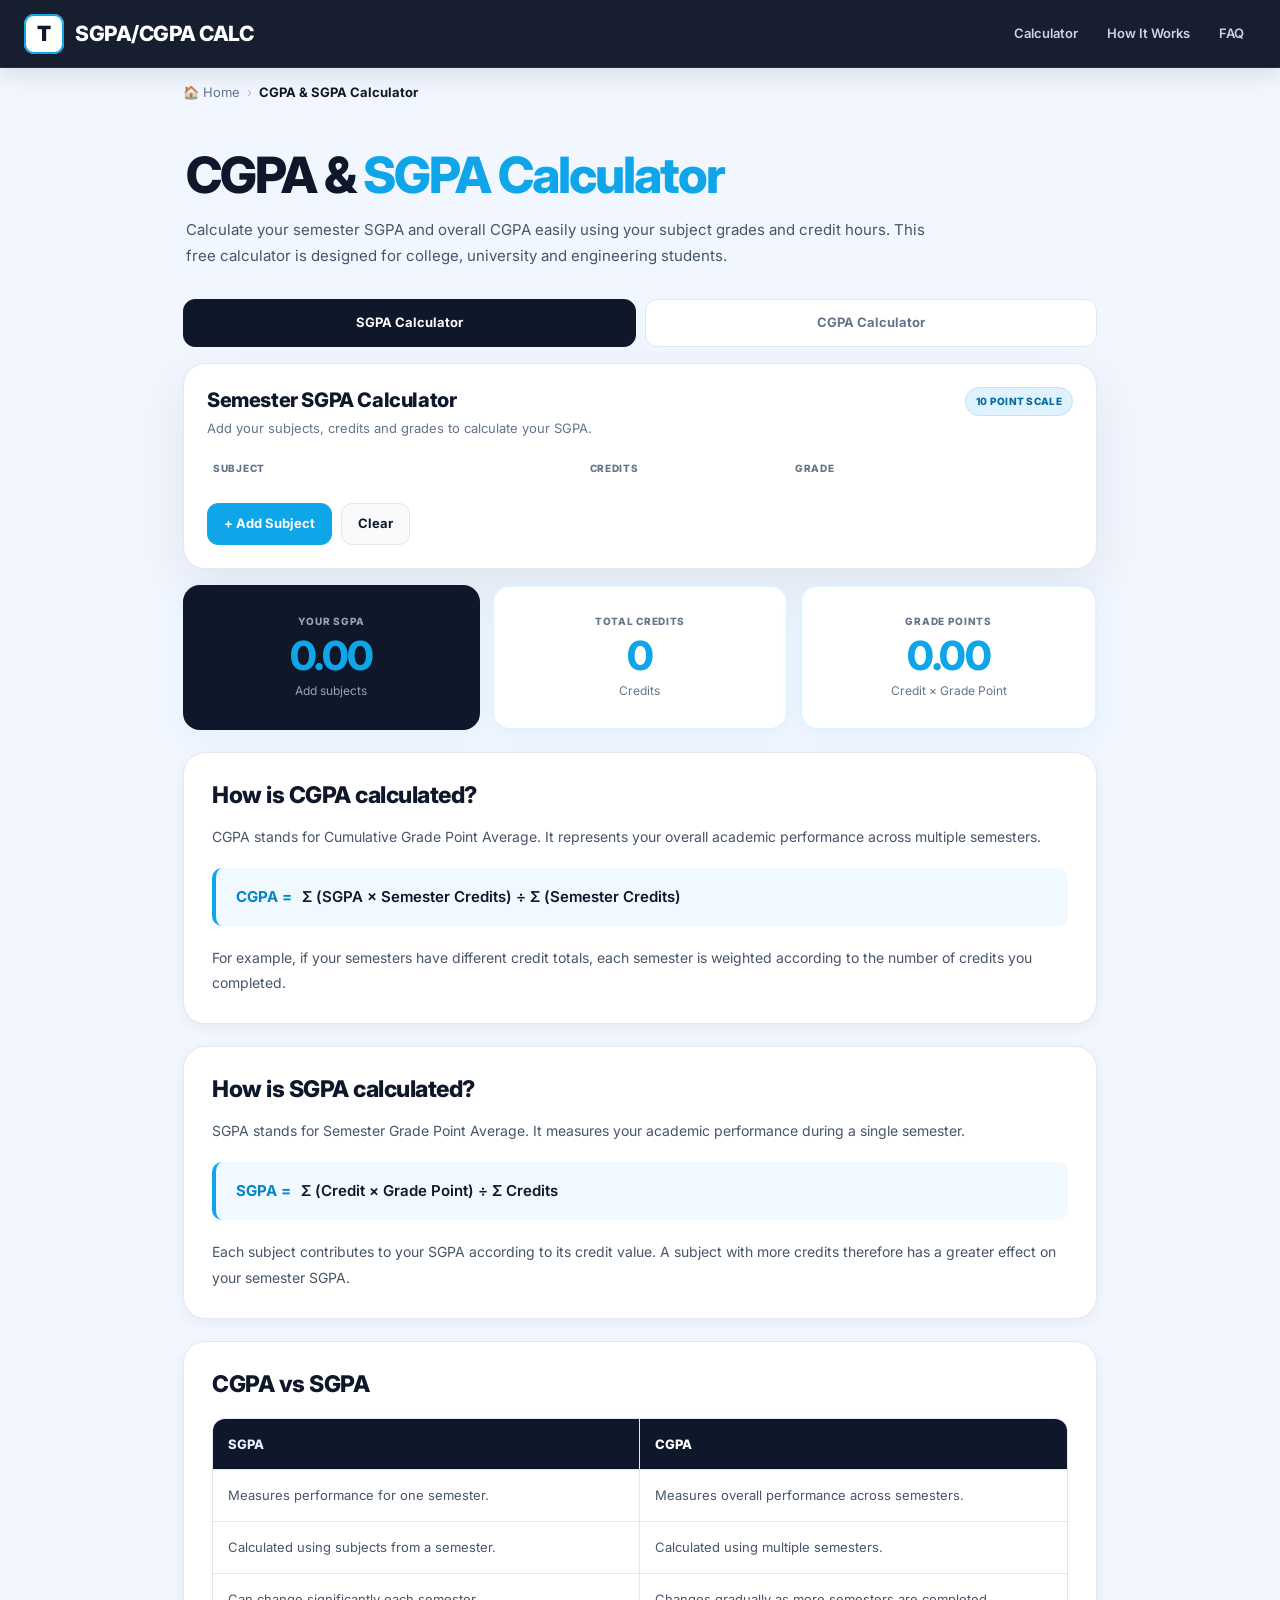
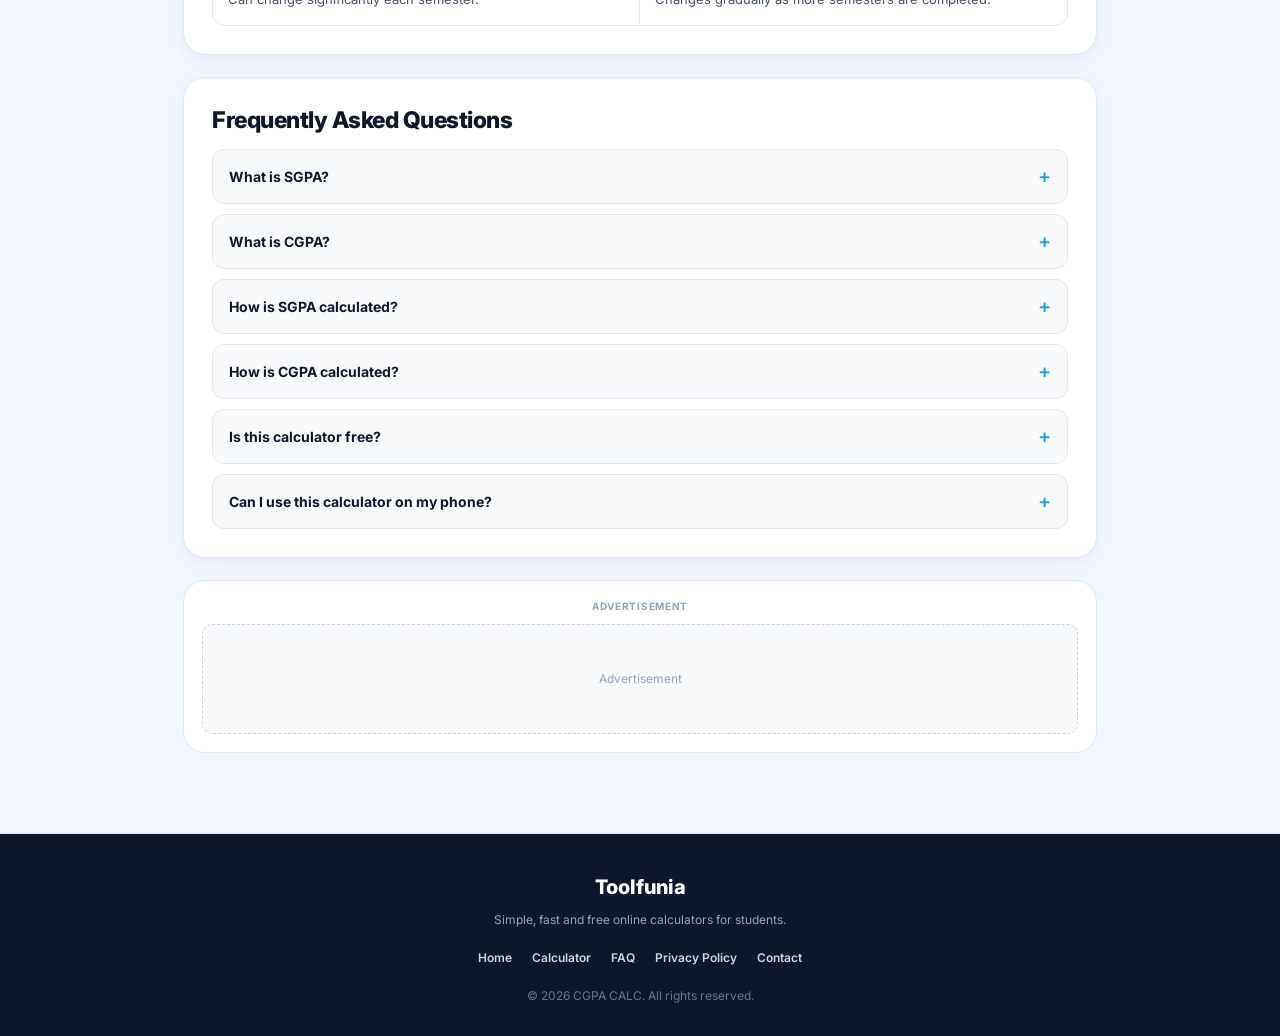
==== index.html @ 0f55add8 "Rename index (2).html to index.html" ====
<!DOCTYPE html>
<html lang="en">

<head>

    <!-- =========================
         BASIC SEO
    ========================== -->

    <meta charset="UTF-8">

    <meta
        name="viewport"
        content="width=device-width, initial-scale=1.0"
    >

    <title>
        CGPA & SGPA Calculator – Calculate Your CGPA and SGPA
    </title>

    <meta
        name="description"
        content="Free CGPA and SGPA calculator for college and engineering students. Calculate your semester SGPA and overall CGPA using subject credits and grades."
    >

    <meta
        name="keywords"
        content="CGPA calculator, SGPA calculator, CGPA calculator India, SGPA calculator India, BTech CGPA calculator, college CGPA calculator"
    >

    <meta
        name="robots"
        content="index, follow"
    >

    <meta
        name="author"
        content="Toolfunia"
    >


    <!-- =========================
         OPEN GRAPH
    ========================== -->

    <meta
        property="og:title"
        content="CGPA & SGPA Calculator"
    >

    <meta
        property="og:description"
        content="Calculate your CGPA and SGPA quickly using subject grades and credits."
    >

    <meta
        property="og:type"
        content="website"
    >


    <!-- =========================
         FONT
    ========================== -->

    <link
        href="https://fonts.googleapis.com/css2?family=Inter:wght@400;500;600;700;800&display=swap"
        rel="stylesheet"
    >


    <!-- =========================
         CSS
    ========================== -->

    <link
        rel="stylesheet"
        href="style.css"
    >


    <!-- =========================
         STRUCTURED DATA
    ========================== -->

    <script type="application/ld+json">

    {
        "@context": "https://schema.org",
        "@type": "WebApplication",
        "name": "CGPA & SGPA Calculator",
        "description": "Free CGPA and SGPA calculator for students.",
        "applicationCategory": "EducationalApplication",
        "operatingSystem": "All"
    }

    </script>

</head>


<body>


<!-- ==================================================
     HEADER / NAVIGATION
=================================================== -->

<header class="header">

    <div class="logo">

        <div class="logo-icon">
            T
        </div>

        <span>
            SGPA/CGPA CALC
        </span>

    </div>


    <nav class="navigation">

        <a
            href="#calculator"
            class="nav-link"
        >
            Calculator
        </a>

        <a
            href="#how-cgpa"
            class="nav-link"
        >
            How It Works
        </a>

        <a
            href="#faq"
            class="nav-link"
        >
            FAQ
        </a>

    </nav>

</header>



<!-- ==================================================
     BREADCRUMB
=================================================== -->

<div class="breadcrumb">

    <a href="/">
        🏠 Home
    </a>

    <span>
        ›
    </span>

    <strong>
        CGPA & SGPA Calculator
    </strong>

</div>



<!-- ==================================================
     MAIN CONTENT
=================================================== -->

<main class="container">


<!-- ==================================================
     HERO
=================================================== -->

<section class="hero">

    <h1>

        CGPA &

        <span>
            SGPA Calculator
        </span>

    </h1>


    <p>

        Calculate your semester SGPA and overall CGPA
        easily using your subject grades and credit hours.
        This free calculator is designed for college,
        university and engineering students.

    </p>

</section>



<!-- ==================================================
     CALCULATOR
=================================================== -->

<section
    id="calculator"
    aria-labelledby="calculator-heading"
>


    <div class="tabs">

        <button
            type="button"
            class="tab active"
            id="sgpaTabButton"
            onclick="showCalculator('sgpa')"
        >

            SGPA Calculator

        </button>


        <button
            type="button"
            class="tab"
            id="cgpaTabButton"
            onclick="showCalculator('cgpa')"
        >

            CGPA Calculator

        </button>

    </div>



    <!-- =========================
         SGPA CALCULATOR
    ========================== -->

    <div
        id="sgpaCalculator"
    >

        <div class="calculator">

            <div class="calculator-header">

                <div>

                    <h2 id="calculator-heading">

                        Semester SGPA Calculator

                    </h2>

                    <p class="calculator-description">

                        Add your subjects, credits and grades
                        to calculate your SGPA.

                    </p>

                </div>


                <div class="badge">

                    10 POINT SCALE

                </div>

            </div>


            <!-- TABLE HEADER -->

            <div class="table-head">

                <div>
                    Subject
                </div>

                <div>
                    Credits
                </div>

                <div>
                    Grade
                </div>

                <div></div>

            </div>


            <!-- SUBJECTS -->

            <div
                id="subjectContainer"
            ></div>


            <!-- ACTION BUTTONS -->

            <div class="buttons">

                <button
                    type="button"
                    class="btn btn-primary"
                    onclick="addSubject()"
                >

                    + Add Subject

                </button>


                <button
                    type="button"
                    class="btn"
                    onclick="clearSubjects()"
                >

                    Clear

                </button>

            </div>

        </div>



        <!-- SGPA RESULT -->

        <div class="result-section">


            <div class="result-card dark">

                <div class="result-title">

                    Your SGPA

                </div>

                <div
                    class="result-number"
                    id="sgpaResult"
                >

                    0.00

                </div>

                <div
                    class="result-subtitle"
                    id="sgpaMessage"
                >

                    Add subjects

                </div>

            </div>


            <div class="result-card">

                <div class="result-title">

                    Total Credits

                </div>

                <div
                    class="result-number"
                    id="totalCredits"
                >

                    0

                </div>

                <div class="result-subtitle">

                    Credits

                </div>

            </div>


            <div class="result-card">

                <div class="result-title">

                    Grade Points

                </div>

                <div
                    class="result-number"
                    id="totalPoints"
                >

                    0.00

                </div>

                <div class="result-subtitle">

                    Credit × Grade Point

                </div>

            </div>


        </div>

    </div>



    <!-- =========================
         CGPA CALCULATOR
    ========================== -->

    <div
        id="cgpaCalculator"
        class="hidden"
    >

        <div class="calculator">

            <div class="calculator-header">

                <div>

                    <h2>

                        Overall CGPA Calculator

                    </h2>

                    <p class="calculator-description">

                        Enter your semester SGPA and credits
                        to calculate your overall CGPA.

                    </p>

                </div>


                <div class="badge">

                    CREDIT WEIGHTED

                </div>

            </div>


            <!-- TABLE HEADER -->

            <div class="table-head">

                <div>
                    Semester
                </div>

                <div>
                    SGPA
                </div>

                <div>
                    Credits
                </div>

                <div></div>

            </div>


            <!-- SEMESTERS -->

            <div
                id="semesterContainer"
            ></div>


            <!-- ACTION BUTTONS -->

            <div class="buttons">

                <button
                    type="button"
                    class="btn btn-primary"
                    onclick="addSemester()"
                >

                    + Add Semester

                </button>


                <button
                    type="button"
                    class="btn"
                    onclick="clearSemesters()"
                >

                    Clear

                </button>

            </div>

        </div>



        <!-- CGPA RESULT -->

        <div class="result-section">


            <div class="result-card dark">

                <div class="result-title">

                    Your CGPA

                </div>

                <div
                    class="result-number"
                    id="cgpaResult"
                >

                    0.00

                </div>

                <div
                    class="result-subtitle"
                    id="cgpaMessage"
                >

                    Add semesters

                </div>

            </div>


            <div class="result-card">

                <div class="result-title">

                    Total Credits

                </div>

                <div
                    class="result-number"
                    id="cgpaCredits"
                >

                    0

                </div>

                <div class="result-subtitle">

                    Completed Credits

                </div>

            </div>


            <div class="result-card">

                <div class="result-title">

                    Semesters

                </div>

                <div
                    class="result-number"
                    id="semesterCount"
                >

                    0

                </div>

                <div class="result-subtitle">

                    Completed

                </div>

            </div>


        </div>

    </div>

</section>



<!-- ==================================================
     HOW CGPA IS CALCULATED
=================================================== -->

<section
    class="content-section"
    id="how-cgpa"
>

    <h2>
        How is CGPA calculated?
    </h2>


    <p>

        CGPA stands for Cumulative Grade Point Average.
        It represents your overall academic performance
        across multiple semesters.

    </p>


    <div class="formula-box">

        <strong>
            CGPA =
        </strong>

        Σ (SGPA × Semester Credits)
        ÷
        Σ (Semester Credits)

    </div>


    <p>

        For example, if your semesters have different
        credit totals, each semester is weighted according
        to the number of credits you completed.

    </p>

</section>



<!-- ==================================================
     HOW SGPA IS CALCULATED
=================================================== -->

<section
    class="content-section"
    id="how-sgpa"
>

    <h2>
        How is SGPA calculated?
    </h2>


    <p>

        SGPA stands for Semester Grade Point Average.
        It measures your academic performance during
        a single semester.

    </p>


    <div class="formula-box">

        <strong>
            SGPA =
        </strong>

        Σ (Credit × Grade Point)
        ÷
        Σ Credits

    </div>


    <p>

        Each subject contributes to your SGPA according
        to its credit value. A subject with more credits
        therefore has a greater effect on your semester
        SGPA.

    </p>

</section>



<!-- ==================================================
     CGPA VS SGPA
=================================================== -->

<section
    class="content-section"
    id="cgpa-vs-sgpa"
>

    <h2>
        CGPA vs SGPA
    </h2>


    <div class="comparison-table">

        <div class="comparison-row comparison-header">

            <div>
                SGPA
            </div>

            <div>
                CGPA
            </div>

        </div>


        <div class="comparison-row">

            <div>
                Measures performance for one semester.
            </div>

            <div>
                Measures overall performance across semesters.
            </div>

        </div>


        <div class="comparison-row">

            <div>
                Calculated using subjects from a semester.
            </div>

            <div>
                Calculated using multiple semesters.
            </div>

        </div>


        <div class="comparison-row">

            <div>
                Can change significantly each semester.
            </div>

            <div>
                Changes gradually as more semesters are completed.
            </div>

        </div>

    </div>

</section>



<!-- ==================================================
     FAQ
=================================================== -->

<section
    class="content-section"
    id="faq"
>

    <h2>
        Frequently Asked Questions
    </h2>


    <details>

        <summary>
            What is SGPA?
        </summary>

        <p>

            SGPA stands for Semester Grade Point Average.
            It represents your academic performance for
            a particular semester.

        </p>

    </details>


    <details>

        <summary>
            What is CGPA?
        </summary>

        <p>

            CGPA stands for Cumulative Grade Point Average.
            It represents your overall academic performance
            across multiple semesters.

        </p>

    </details>


    <details>

        <summary>
            How is SGPA calculated?
        </summary>

        <p>

            SGPA is calculated by multiplying each subject's
            credit by its grade point, adding the results,
            and dividing by the total number of credits.

        </p>

    </details>


    <details>

        <summary>
            How is CGPA calculated?
        </summary>

        <p>

            CGPA can be calculated by taking the
            credit-weighted average of your semester SGPAs.

        </p>

    </details>


    <details>

        <summary>
            Is this calculator free?
        </summary>

        <p>

            Yes. The calculator is free to use and does not
            require an account.

        </p>

    </details>


    <details>

        <summary>
            Can I use this calculator on my phone?
        </summary>

        <p>

            Yes. The calculator is designed to work on
            smartphones, tablets and desktop computers.

        </p>

    </details>

</section>



<!-- ==================================================
     ADVERTISEMENT
=================================================== -->

<section
    class="ad-section"
    aria-label="Advertisement"
>

    <div class="ad-label">
        Advertisement
    </div>


    <!--
        Google AdSense code can be placed here
        after your website is approved.
    -->

    <div class="ad-placeholder">

        Advertisement

    </div>

</section>



</main>



<!-- ==================================================
     FOOTER
=================================================== -->

<footer class="footer">

    <div class="footer-logo">

        Toolfunia

    </div>


    <p>

        Simple, fast and free online calculators
        for students.

    </p>


    <div class="footer-links">

        <a href="#">
            Home
        </a>

        <a href="#calculator">
            Calculator
        </a>

        <a href="#faq">
            FAQ
        </a>

        <a href="#">
            Privacy Policy
        </a>

        <a href="#">
            Contact
        </a>

    </div>


    <p class="copyright">

        © 2026 CGPA CALC. All rights reserved.

    </p>

</footer>



<!-- ==================================================
     JAVASCRIPT
=================================================== -->

<script src="script.js"></script>


</body>

</html>
---- style.css ----
/* =========================================================
   TOOLFUNIA — CGPA & SGPA CALCULATOR
   Global stylesheet
========================================================= */


/* =========================================================
   1. DESIGN TOKENS
========================================================= */

:root {

    --white: #ffffff;

    --black: #0f172a;

    --black-soft: #172033;

    --sky: #0ea5e9;

    --sky-dark: #0284c7;

    --sky-light: #e0f2fe;

    --sky-pale: #f0f9ff;

    --background: #f1f6ff;

    --surface: #ffffff;

    --surface-soft: #f8fafc;

    --border: #e2e8f0;

    --border-light: #edf2f7;

    --text: #0f172a;

    --text-secondary: #475569;

    --muted: #64748b;

    --danger: #ef4444;

    --danger-light: #fef2f2;

    --success: #16a34a;

    --shadow-sm:
        0 4px 14px rgba(15, 23, 42, 0.05);

    --shadow:
        0 18px 55px rgba(15, 23, 42, 0.08);

    --shadow-blue:
        0 12px 35px rgba(14, 165, 233, 0.12);

    --radius-sm: 10px;

    --radius: 16px;

    --radius-lg: 22px;

}


/* =========================================================
   2. RESET
========================================================= */

* {

    margin: 0;

    padding: 0;

    box-sizing: border-box;

}

html {

    scroll-behavior: smooth;

    scroll-padding-top: 85px;

}

body {

    min-height: 100vh;

    background: var(--background);

    color: var(--text);

    font-family:
        "Inter",
        -apple-system,
        BlinkMacSystemFont,
        "Segoe UI",
        sans-serif;

    line-height: 1.5;

}

button,
input,
select,
textarea {

    font: inherit;

}

button {

    border: 0;

}

a {

    color: inherit;

    text-decoration: none;

}

img {

    max-width: 100%;

    display: block;

}


/* =========================================================
   3. HEADER
========================================================= */

.header {

    position: sticky;

    top: 0;

    z-index: 1000;

    width: 100%;

    min-height: 68px;

    padding: 0 24px;

    display: flex;

    align-items: center;

    justify-content: space-between;

    background: rgba(15, 23, 42, 0.97);

    color: var(--white);

    border-bottom: 1px solid rgba(255, 255, 255, 0.08);

    box-shadow:
        0 5px 25px rgba(15, 23, 42, 0.12);

    backdrop-filter: blur(12px);

}


/* =========================================================
   4. LOGO
========================================================= */

.logo {

    display: flex;

    align-items: center;

    gap: 11px;

    font-size: 21px;

    font-weight: 800;

    letter-spacing: -0.5px;

}

.logo-icon {

    width: 40px;

    height: 40px;

    flex-shrink: 0;

    display: flex;

    align-items: center;

    justify-content: center;

    border-radius: 10px;

    background: var(--white);

    color: var(--black);

    font-size: 21px;

    font-weight: 900;

    box-shadow:
        inset 0 0 0 2px var(--sky);

}


/* =========================================================
   5. NAVIGATION
========================================================= */

.navigation {

    display: flex;

    align-items: center;

    gap: 5px;

}

.nav-link {

    padding: 9px 12px;

    border-radius: 9px;

    color: #cbd5e1;

    font-size: 13px;

    font-weight: 600;

    transition:
        background 0.2s ease,
        color 0.2s ease;

}

.nav-link:hover {

    background:
        rgba(255, 255, 255, 0.08);

    color: var(--white);

}


/* =========================================================
   6. BREADCRUMB
========================================================= */

.breadcrumb {

    width: 100%;

    max-width: 950px;

    margin: 0 auto;

    padding: 15px 18px 8px;

    display: flex;

    align-items: center;

    gap: 7px;

    color: var(--muted);

    font-size: 13px;

}

.breadcrumb a {

    color: var(--muted);

    transition: color 0.2s ease;

}

.breadcrumb a:hover {

    color: var(--sky-dark);

}

.breadcrumb span {

    opacity: 0.45;

}

.breadcrumb strong {

    color: var(--text);

    font-weight: 700;

}


/* =========================================================
   7. MAIN CONTAINER
========================================================= */

.container {

    width: 100%;

    max-width: 950px;

    margin: 0 auto;

    padding:
        0 18px 70px;

}


/* =========================================================
   8. HERO
========================================================= */

.hero {

    padding:
        38px 3px 30px;

}

.hero h1 {

    max-width: 800px;

    font-size:
        clamp(35px, 6vw, 50px);

    line-height: 1.04;

    font-weight: 800;

    letter-spacing: -2px;

}

.hero h1 span {

    color: var(--sky);

}

.hero p {

    max-width: 740px;

    margin-top: 16px;

    color: var(--text-secondary);

    font-size: 15px;

    line-height: 1.75;

}


/* =========================================================
   9. CALCULATOR TABS
========================================================= */

.tabs {

    width: 100%;

    display: grid;

    grid-template-columns: 1fr 1fr;

    gap: 9px;

    margin-bottom: 16px;

}

.tab {

    min-height: 48px;

    padding: 11px 15px;

    border: 1px solid var(--border);

    border-radius: 12px;

    background: var(--white);

    color: var(--muted);

    cursor: pointer;

    font-size: 13px;

    font-weight: 700;

    transition:
        background 0.2s ease,
        color 0.2s ease,
        border-color 0.2s ease,
        transform 0.2s ease;

}

.tab:hover {

    border-color: var(--sky);

    color: var(--sky-dark);

}

.tab:active {

    transform: scale(0.99);

}

.tab.active {

    background: var(--black);

    color: var(--white);

    border-color: var(--black);

}


/* =========================================================
   10. CALCULATOR CARD
========================================================= */

.calculator {

    width: 100%;

    padding: 23px;

    background: var(--surface);

    border: 1px solid var(--border);

    border-radius: var(--radius-lg);

    box-shadow: var(--shadow);

}


/* =========================================================
   11. CALCULATOR HEADER
========================================================= */

.calculator-header {

    display: flex;

    align-items: flex-start;

    justify-content: space-between;

    gap: 18px;

    margin-bottom: 22px;

}

.calculator-header h2 {

    color: var(--text);

    font-size: 20px;

    line-height: 1.3;

    font-weight: 800;

    letter-spacing: -0.4px;

}

.calculator-description {

    max-width: 600px;

    margin-top: 5px;

    color: var(--muted);

    font-size: 13px;

    line-height: 1.6;

}

.badge {

    flex-shrink: 0;

    padding: 6px 10px;

    border: 1px solid #bae6fd;

    border-radius: 30px;

    background: var(--sky-light);

    color: #0369a1;

    font-size: 10px;

    font-weight: 800;

    letter-spacing: 0.3px;

    white-space: nowrap;

}


/* =========================================================
   12. TABLE HEAD
========================================================= */

.table-head {

    display: grid;

    grid-template-columns:
        1.5fr
        0.8fr
        0.9fr
        42px;

    gap: 10px;

    padding:
        0 6px 9px;

    color: var(--muted);

    font-size: 10px;

    font-weight: 800;

    letter-spacing: 0.7px;

    text-transform: uppercase;

}


/* =========================================================
   13. SUBJECT ROW
========================================================= */

.subject-row {

    position: relative;

    display: grid;

    grid-template-columns:
        1.5fr
        0.8fr
        0.9fr
        42px;

    align-items: center;

    gap: 10px;

    margin-bottom: 10px;

}

.subject-row input,
.subject-row select {

    width: 100%;

    height: 45px;

    padding: 0 12px;

    border: 1.5px solid var(--border);

    border-radius: 11px;

    outline: none;

    background: var(--surface-soft);

    color: var(--text);

    font-size: 13px;

    font-weight: 600;

    transition:
        border-color 0.2s ease,
        background 0.2s ease,
        box-shadow 0.2s ease;

}

.subject-row input::placeholder {

    color: #94a3b8;

    font-weight: 500;

}

.subject-row input:hover,
.subject-row select:hover {

    border-color: #cbd5e1;

}

.subject-row input:focus,
.subject-row select:focus {

    border-color: var(--sky);

    background: var(--white);

    box-shadow:
        0 0 0 4px var(--sky-light);

}


/* =========================================================
   14. DELETE BUTTON
========================================================= */

.delete-btn {

    width: 38px;

    height: 38px;

    display: flex;

    align-items: center;

    justify-content: center;

    border: 1px solid var(--border);

    border-radius: 10px;

    background: var(--white);

    color: var(--muted);

    cursor: pointer;

    transition:
        color 0.2s ease,
        background 0.2s ease,
        border-color 0.2s ease,
        transform 0.2s ease;

}

.delete-btn:hover {

    color: var(--danger);

    background: var(--danger-light);

    border-color: #fecaca;

}

.delete-btn:active {

    transform: scale(0.94);

}


/* =========================================================
   15. BUTTON AREA
========================================================= */

.buttons {

    display: flex;

    flex-wrap: wrap;

    align-items: center;

    gap: 9px;

    margin-top: 16px;

    padding-top: 2px;

}

.btn {

    min-height: 42px;

    padding: 10px 16px;

    border: 1px solid var(--border);

    border-radius: 11px;

    background: var(--surface-soft);

    color: var(--text);

    cursor: pointer;

    font-size: 13px;

    font-weight: 700;

    transition:
        background 0.2s ease,
        color 0.2s ease,
        border-color 0.2s ease,
        transform 0.2s ease;

}

.btn:hover {

    border-color: var(--sky);

    background: var(--sky-pale);

    color: var(--sky-dark);

}

.btn:active {

    transform: translateY(1px);

}

.btn-primary {

    border-color: var(--sky);

    background: var(--sky);

    color: var(--white);

}

.btn-primary:hover {

    border-color: var(--sky-dark);

    background: var(--sky-dark);

    color: var(--white);

}


/* =========================================================
   16. RESULT SECTION
========================================================= */

.result-section {

    display: grid;

    grid-template-columns:
        repeat(3, 1fr);

    gap: 12px;

    margin-top: 16px;

}


/* =========================================================
   17. RESULT CARD
========================================================= */

.result-card {

    min-height: 145px;

    padding: 21px 15px;

    display: flex;

    flex-direction: column;

    align-items: center;

    justify-content: center;

    text-align: center;

    border: 2px solid var(--sky-light);

    border-radius: 17px;

    background: var(--white);

    box-shadow:
        0 8px 24px rgba(14, 165, 233, 0.06);

}

.result-card.dark {

    border-color: var(--black);

    background: var(--black);

}

.result-title {

    color: var(--muted);

    font-size: 10px;

    font-weight: 800;

    letter-spacing: 0.7px;

    text-transform: uppercase;

}

.result-card.dark .result-title {

    color: #94a3b8;

}

.result-number {

    margin: 4px 0;

    color: var(--sky);

    font-size: 40px;

    line-height: 1.15;

    font-weight: 800;

    letter-spacing: -1.5px;

}

.result-subtitle {

    color: var(--muted);

    font-size: 12px;

    line-height: 1.4;

}

.result-card.dark .result-subtitle {

    color: #94a3b8;

}


/* =========================================================
   18. SEMESTER ROW
========================================================= */

.semester-row {

    position: relative;

    display: grid;

    grid-template-columns:
        1.5fr
        0.9fr
        0.9fr
        42px;

    align-items: center;

    gap: 10px;

    margin-bottom: 10px;

}

.semester-row input {

    width: 100%;

    height: 45px;

    padding: 0 12px;

    border: 1.5px solid var(--border);

    border-radius: 11px;

    outline: none;

    background: var(--surface-soft);

    color: var(--text);

    font-size: 13px;

    font-weight: 600;

    transition:
        border-color 0.2s ease,
        background 0.2s ease,
        box-shadow 0.2s ease;

}

.semester-row input::placeholder {

    color: #94a3b8;

}

.semester-row input:hover {

    border-color: #cbd5e1;

}

.semester-row input:focus {

    border-color: var(--sky);

    background: var(--white);

    box-shadow:
        0 0 0 4px var(--sky-light);

}


/* =========================================================
   19. CONTENT SECTIONS
========================================================= */

.content-section {

    margin-top: 22px;

    padding: 28px;

    border: 1px solid var(--border);

    border-radius: var(--radius-lg);

    background: var(--white);

    box-shadow: var(--shadow-sm);

}

.content-section h2 {

    margin-bottom: 13px;

    color: var(--text);

    font-size: 23px;

    line-height: 1.3;

    font-weight: 800;

    letter-spacing: -0.5px;

}

.content-section p {

    color: var(--text-secondary);

    font-size: 14px;

    line-height: 1.8;

}

.content-section p + p {

    margin-top: 14px;

}


/* =========================================================
   20. FORMULA BOX
========================================================= */

.formula-box {

    margin: 19px 0;

    padding: 17px 20px;

    overflow-x: auto;

    border-left: 4px solid var(--sky);

    border-radius: 10px;

    background: var(--sky-pale);

    color: var(--black);

    font-size: 15px;

    line-height: 1.6;

    font-weight: 600;

}

.formula-box strong {

    margin-right: 6px;

    color: var(--sky-dark);

}


/* =========================================================
   21. CGPA VS SGPA TABLE
========================================================= */

.comparison-table {

    width: 100%;

    margin-top: 18px;

    overflow: hidden;

    border: 1px solid var(--border);

    border-radius: 13px;

}

.comparison-row {

    display: grid;

    grid-template-columns: 1fr 1fr;

}

.comparison-row > div {

    padding: 15px;

    border-right: 1px solid var(--border);

    border-bottom: 1px solid var(--border);

    color: var(--text-secondary);

    font-size: 13px;

    line-height: 1.6;

}

.comparison-row > div:last-child {

    border-right: 0;

}

.comparison-row:last-child > div {

    border-bottom: 0;

}

.comparison-header {

    background: var(--black);

}

.comparison-header > div {

    color: var(--white);

    font-weight: 800;

}

.comparison-header > div:first-child {

    color: var(--sky-light);

}


/* =========================================================
   22. FAQ
========================================================= */

#faq details {

    margin-top: 10px;

    border: 1px solid var(--border);

    border-radius: 12px;

    background: var(--surface-soft);

    overflow: hidden;

    transition:
        border-color 0.2s ease,
        background 0.2s ease;

}

#faq details:hover {

    border-color: #bae6fd;

}

#faq details[open] {

    background: var(--white);

    border-color: #bae6fd;

}

#faq summary {

    position: relative;

    padding: 16px 45px 16px 16px;

    color: var(--text);

    cursor: pointer;

    list-style: none;

    font-size: 14px;

    font-weight: 700;

}

#faq summary::-webkit-details-marker {

    display: none;

}

#faq summary::after {

    content: "+";

    position: absolute;

    right: 16px;

    top: 50%;

    transform: translateY(-50%);

    color: var(--sky);

    font-size: 20px;

    font-weight: 500;

}

#faq details[open] summary::after {

    content: "−";

}

#faq details p {

    padding:
        0 16px 17px;

    color: var(--muted);

    font-size: 13px;

    line-height: 1.75;

}


/* =========================================================
   23. ADVERTISEMENT
========================================================= */

.ad-section {

    width: 100%;

    margin-top: 22px;

    padding: 18px;

    border: 1px solid var(--border);

    border-radius: var(--radius-lg);

    background: var(--white);

}

.ad-label {

    margin-bottom: 10px;

    color: #94a3b8;

    font-size: 10px;

    font-weight: 700;

    letter-spacing: 0.7px;

    text-align: center;

    text-transform: uppercase;

}

.ad-placeholder {

    min-height: 110px;

    display: flex;

    align-items: center;

    justify-content: center;

    border: 1px dashed #cbd5e1;

    border-radius: 10px;

    background: #f8fafc;

    color: #94a3b8;

    font-size: 12px;

}


/* =========================================================
   24. FOOTER
========================================================= */

.footer {

    margin-top: 10px;

    padding:
        38px 20px 30px;

    border-top: 1px solid var(--border);

    background: var(--black);

    color: #94a3b8;

    text-align: center;

}

.footer-logo {

    margin-bottom: 8px;

    color: var(--white);

    font-size: 20px;

    font-weight: 800;

}

.footer p {

    font-size: 12px;

    line-height: 1.7;

}

.footer-links {

    display: flex;

    flex-wrap: wrap;

    align-items: center;

    justify-content: center;

    gap: 8px 20px;

    margin: 19px 0;

}

.footer-links a {

    color: #cbd5e1;

    font-size: 12px;

    font-weight: 600;

    transition: color 0.2s ease;

}

.footer-links a:hover {

    color: var(--sky);

}

.copyright {

    color: #64748b !important;

}


/* =========================================================
   25. HIDDEN
========================================================= */

.hidden {

    display: none !important;

}


/* =========================================================
   26. FOCUS ACCESSIBILITY
========================================================= */

button:focus-visible,
a:focus-visible,
input:focus-visible,
select:focus-visible,
summary:focus-visible {

    outline: 3px solid rgba(14, 165, 233, 0.3);

    outline-offset: 2px;

}


/* =========================================================
   27. TABLET
========================================================= */

@media (max-width: 760px) {

    .navigation {

        gap: 2px;

    }

    .nav-link {

        padding: 8px;

        font-size: 12px;

    }

    .hero {

        padding-top: 30px;

    }

    .calculator {

        padding: 19px;

    }

    .content-section {

        padding: 23px;

    }

}


/* =========================================================
   28. MOBILE
========================================================= */

@media (max-width: 650px) {

    .header {

        min-height: 62px;

        padding: 0 15px;

    }

    .logo {

        font-size: 18px;

    }

    .logo-icon {

        width: 36px;

        height: 36px;

        font-size: 19px;

    }

    .navigation {

        display: none;

    }

    .breadcrumb {

        padding:
            13px 14px 6px;

        font-size: 12px;

    }

    .container {

        padding:
            0 12px 50px;

    }

    .hero {

        padding:
            23px 3px 24px;

    }

    .hero h1 {

        font-size: 35px;

        letter-spacing: -1.4px;

    }

    .hero p {

        margin-top: 12px;

        font-size: 13px;

        line-height: 1.7;

    }


    /* TABS */

    .tabs {

        gap: 7px;

    }

    .tab {

        min-height: 45px;

        padding: 9px 7px;

        font-size: 12px;

    }


    /* CALCULATOR */

    .calculator {

        padding: 15px;

        border-radius: 18px;

    }

    .calculator-header {

        flex-direction: column;

        gap: 9px;

        margin-bottom: 17px;

    }

    .calculator-header h2 {

        font-size: 18px;

    }

    .calculator-description {

        font-size: 12px;

    }

    .badge {

        font-size: 9px;

    }


    /* HIDE DESKTOP TABLE HEADER */

    .table-head {

        display: none;

    }


    /* SUBJECTS */

    .subject-row {

        grid-template-columns: 1fr 1fr;

        gap: 9px;

        padding: 12px;

        padding-right: 57px;

        border: 1px solid var(--border);

        border-radius: 14px;

        background: var(--surface-soft);

    }

    .subject-row input,
    .subject-row select {

        height: 43px;

        font-size: 12px;

    }

    .subject-row input:first-child {

        grid-column: 1 / -1;

    }

    .subject-row .delete-btn {

        position: absolute;

        top: 12px;

        right: 10px;

    }


    /* SEMESTERS */

    .semester-row {

        grid-template-columns: 1fr 1fr;

        gap: 9px;

        padding: 12px;

        padding-right: 57px;

        border: 1px solid var(--border);

        border-radius: 14px;

        background: var(--surface-soft);

    }

    .semester-row input {

        height: 43px;

        font-size: 12px;

    }

    .semester-row .semester-name {

        grid-column: 1 / -1;

    }

    .semester-row .delete-btn {

        position: absolute;

        top: 12px;

        right: 10px;

    }


    /* RESULTS */

    .result-section {

        grid-template-columns: 1fr 1fr;

        gap: 9px;

    }

    .result-card {

        min-height: 130px;

        padding: 17px 10px;

    }

    .result-number {

        font-size: 34px;

    }

    .result-title {

        font-size: 9px;

    }

    .result-subtitle {

        font-size: 11px;

    }


    /* CONTENT */

    .content-section {

        margin-top: 15px;

        padding: 21px 17px;

        border-radius: 18px;

    }

    .content-section h2 {

        font-size: 20px;

    }

    .content-section p {

        font-size: 13px;

        line-height: 1.75;

    }

    .formula-box {

        padding: 14px;

        font-size: 13px;

    }


    /* COMPARISON */

    .comparison-row > div {

        padding: 12px 10px;

        font-size: 11px;

    }


    /* FAQ */

    #faq summary {

        padding:
            14px 38px 14px 13px;

        font-size: 13px;

    }

    #faq details p {

        padding:
            0 13px 14px;

        font-size: 12px;

    }


    /* AD */

    .ad-section {

        margin-top: 15px;

        padding: 13px;

    }

    .ad-placeholder {

        min-height: 90px;

    }


    /* FOOTER */

    .footer {

        padding:
            32px 15px 25px;

    }

    .footer-links {

        gap: 10px 14px;

    }

}


/* =========================================================
   29. SMALL PHONES
========================================================= */

@media (max-width: 420px) {

    .hero h1 {

        font-size: 31px;

    }

    .result-section {

        grid-template-columns: 1fr;

    }

    .result-card {

        min-height: 120px;

    }

    .comparison-row {

        grid-template-columns: 1fr;

    }

    .comparison-header {

        display: grid;

        grid-template-columns: 1fr 1fr;

    }

    .comparison-row:not(.comparison-header) > div {

        border-right: 0;

    }

    .comparison-row:not(.comparison-header) > div:first-child {

        background: #f8fafc;

        font-weight: 600;

    }

    .buttons {

        flex-direction: column;

        align-items: stretch;

    }

    .btn {

        width: 100%;

    }

}


/* =========================================================
   30. REDUCED MOTION
========================================================= */

@media (prefers-reduced-motion: reduce) {

    html {

        scroll-behavior: auto;

    }

    *,
    *::before,
    *::after {

        transition: none !important;

        animation: none !important;

    }


}
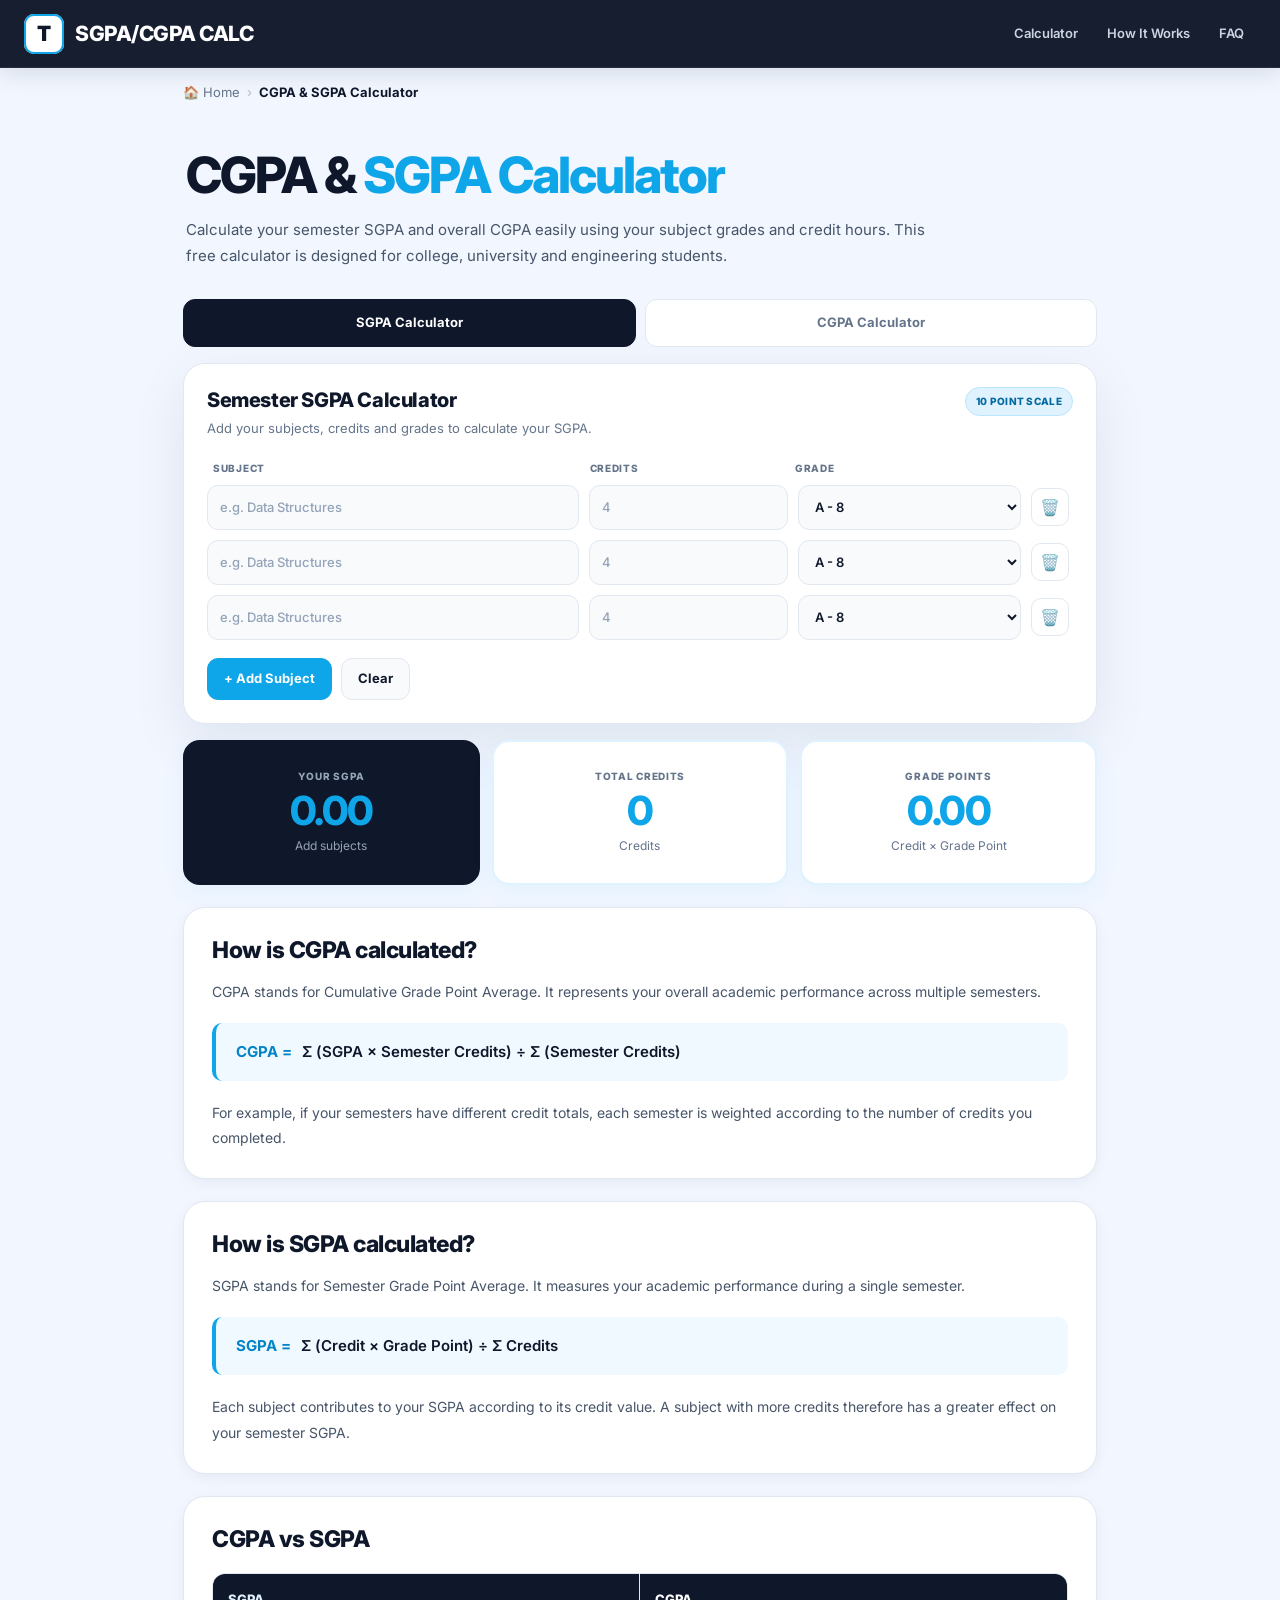
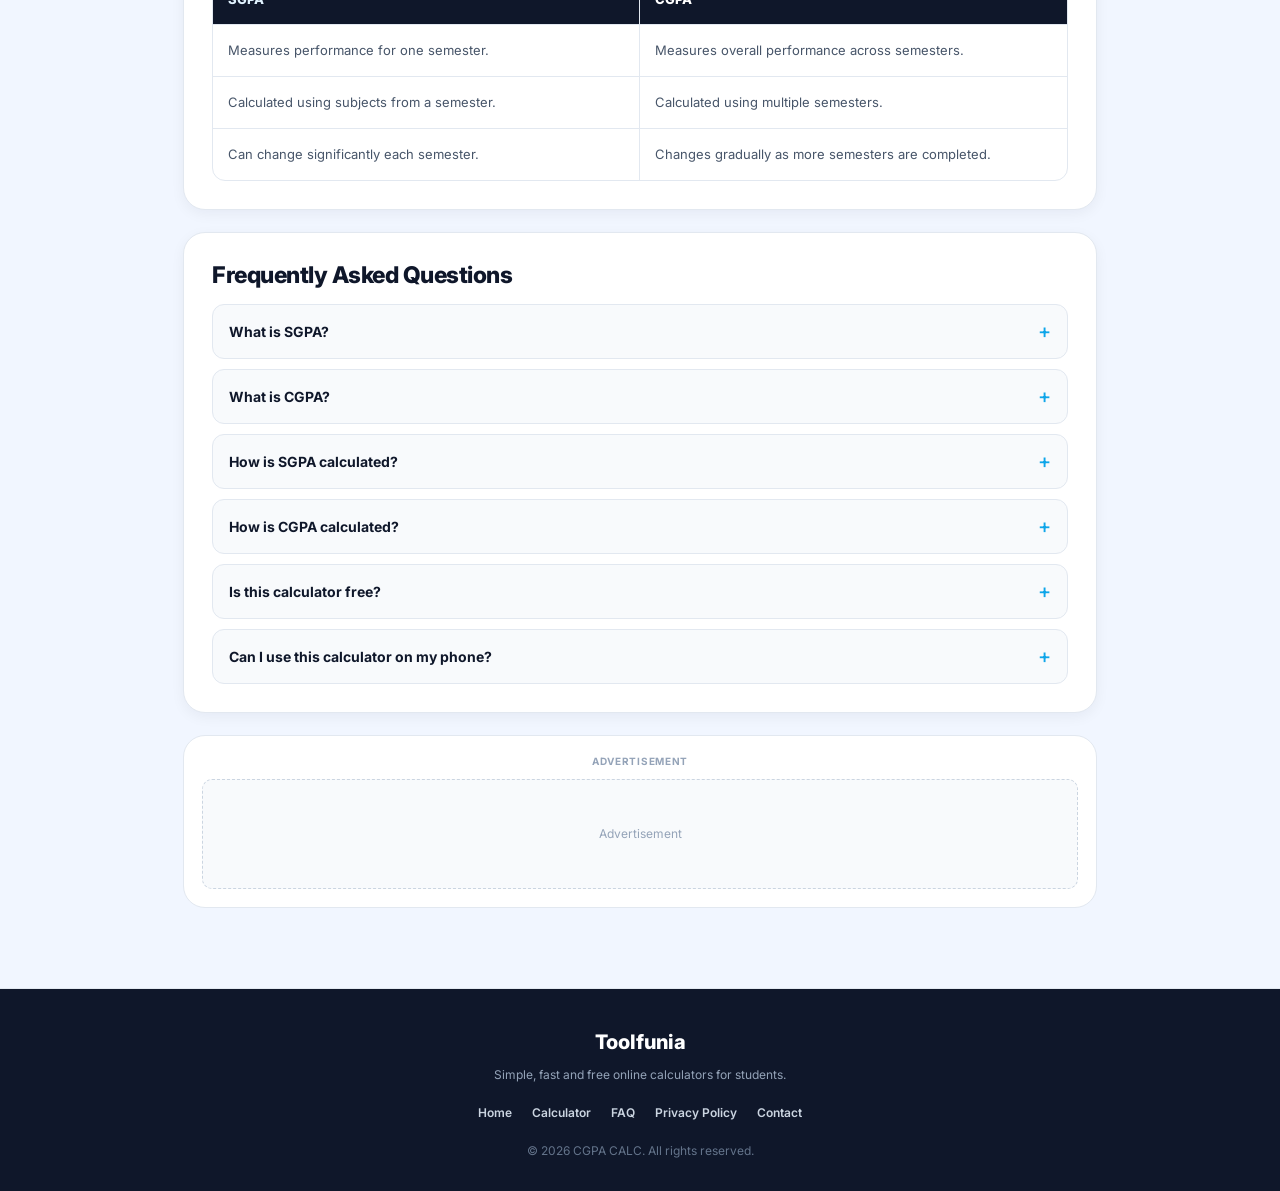
==== commit 0fe646f9: "Add files via upload" ====
--- a/index.html
+++ b/index.html
@@ -73,10 +73,7 @@
          CSS
     ========================== -->
 
-    <link
-        rel="stylesheet"
-        href="style.css"
-    >
+
 
 
     <!-- =========================
@@ -95,6 +92,1611 @@
     }
 
     </script>
+    
+    
+    <style>
+    
+    /* =========================================================
+   TOOLFUNIA — CGPA & SGPA CALCULATOR
+   Global stylesheet
+========================================================= */
+
+
+/* =========================================================
+   1. DESIGN TOKENS
+========================================================= */
+
+:root {
+
+    --white: #ffffff;
+
+    --black: #0f172a;
+
+    --black-soft: #172033;
+
+    --sky: #0ea5e9;
+
+    --sky-dark: #0284c7;
+
+    --sky-light: #e0f2fe;
+
+    --sky-pale: #f0f9ff;
+
+    --background: #f1f6ff;
+
+    --surface: #ffffff;
+
+    --surface-soft: #f8fafc;
+
+    --border: #e2e8f0;
+
+    --border-light: #edf2f7;
+
+    --text: #0f172a;
+
+    --text-secondary: #475569;
+
+    --muted: #64748b;
+
+    --danger: #ef4444;
+
+    --danger-light: #fef2f2;
+
+    --success: #16a34a;
+
+    --shadow-sm:
+        0 4px 14px rgba(15, 23, 42, 0.05);
+
+    --shadow:
+        0 18px 55px rgba(15, 23, 42, 0.08);
+
+    --shadow-blue:
+        0 12px 35px rgba(14, 165, 233, 0.12);
+
+    --radius-sm: 10px;
+
+    --radius: 16px;
+
+    --radius-lg: 22px;
+
+}
+
+
+/* =========================================================
+   2. RESET
+========================================================= */
+
+* {
+
+    margin: 0;
+
+    padding: 0;
+
+    box-sizing: border-box;
+
+}
+
+html {
+
+    scroll-behavior: smooth;
+
+    scroll-padding-top: 85px;
+
+}
+
+body {
+
+    min-height: 100vh;
+
+    background: var(--background);
+
+    color: var(--text);
+
+    font-family:
+        "Inter",
+        -apple-system,
+        BlinkMacSystemFont,
+        "Segoe UI",
+        sans-serif;
+
+    line-height: 1.5;
+
+}
+
+button,
+input,
+select,
+textarea {
+
+    font: inherit;
+
+}
+
+button {
+
+    border: 0;
+
+}
+
+a {
+
+    color: inherit;
+
+    text-decoration: none;
+
+}
+
+img {
+
+    max-width: 100%;
+
+    display: block;
+
+}
+
+
+/* =========================================================
+   3. HEADER
+========================================================= */
+
+.header {
+
+    position: sticky;
+
+    top: 0;
+
+    z-index: 1000;
+
+    width: 100%;
+
+    min-height: 68px;
+
+    padding: 0 24px;
+
+    display: flex;
+
+    align-items: center;
+
+    justify-content: space-between;
+
+    background: rgba(15, 23, 42, 0.97);
+
+    color: var(--white);
+
+    border-bottom: 1px solid rgba(255, 255, 255, 0.08);
+
+    box-shadow:
+        0 5px 25px rgba(15, 23, 42, 0.12);
+
+    backdrop-filter: blur(12px);
+
+}
+
+
+/* =========================================================
+   4. LOGO
+========================================================= */
+
+.logo {
+
+    display: flex;
+
+    align-items: center;
+
+    gap: 11px;
+
+    font-size: 21px;
+
+    font-weight: 800;
+
+    letter-spacing: -0.5px;
+
+}
+
+.logo-icon {
+
+    width: 40px;
+
+    height: 40px;
+
+    flex-shrink: 0;
+
+    display: flex;
+
+    align-items: center;
+
+    justify-content: center;
+
+    border-radius: 10px;
+
+    background: var(--white);
+
+    color: var(--black);
+
+    font-size: 21px;
+
+    font-weight: 900;
+
+    box-shadow:
+        inset 0 0 0 2px var(--sky);
+
+}
+
+
+/* =========================================================
+   5. NAVIGATION
+========================================================= */
+
+.navigation {
+
+    display: flex;
+
+    align-items: center;
+
+    gap: 5px;
+
+}
+
+.nav-link {
+
+    padding: 9px 12px;
+
+    border-radius: 9px;
+
+    color: #cbd5e1;
+
+    font-size: 13px;
+
+    font-weight: 600;
+
+    transition:
+        background 0.2s ease,
+        color 0.2s ease;
+
+}
+
+.nav-link:hover {
+
+    background:
+        rgba(255, 255, 255, 0.08);
+
+    color: var(--white);
+
+}
+
+
+/* =========================================================
+   6. BREADCRUMB
+========================================================= */
+
+.breadcrumb {
+
+    width: 100%;
+
+    max-width: 950px;
+
+    margin: 0 auto;
+
+    padding: 15px 18px 8px;
+
+    display: flex;
+
+    align-items: center;
+
+    gap: 7px;
+
+    color: var(--muted);
+
+    font-size: 13px;
+
+}
+
+.breadcrumb a {
+
+    color: var(--muted);
+
+    transition: color 0.2s ease;
+
+}
+
+.breadcrumb a:hover {
+
+    color: var(--sky-dark);
+
+}
+
+.breadcrumb span {
+
+    opacity: 0.45;
+
+}
+
+.breadcrumb strong {
+
+    color: var(--text);
+
+    font-weight: 700;
+
+}
+
+
+/* =========================================================
+   7. MAIN CONTAINER
+========================================================= */
+
+.container {
+
+    width: 100%;
+
+    max-width: 950px;
+
+    margin: 0 auto;
+
+    padding:
+        0 18px 70px;
+
+}
+
+
+/* =========================================================
+   8. HERO
+========================================================= */
+
+.hero {
+
+    padding:
+        38px 3px 30px;
+
+}
+
+.hero h1 {
+
+    max-width: 800px;
+
+    font-size:
+        clamp(35px, 6vw, 50px);
+
+    line-height: 1.04;
+
+    font-weight: 800;
+
+    letter-spacing: -2px;
+
+}
+
+.hero h1 span {
+
+    color: var(--sky);
+
+}
+
+.hero p {
+
+    max-width: 740px;
+
+    margin-top: 16px;
+
+    color: var(--text-secondary);
+
+    font-size: 15px;
+
+    line-height: 1.75;
+
+}
+
+
+/* =========================================================
+   9. CALCULATOR TABS
+========================================================= */
+
+.tabs {
+
+    width: 100%;
+
+    display: grid;
+
+    grid-template-columns: 1fr 1fr;
+
+    gap: 9px;
+
+    margin-bottom: 16px;
+
+}
+
+.tab {
+
+    min-height: 48px;
+
+    padding: 11px 15px;
+
+    border: 1px solid var(--border);
+
+    border-radius: 12px;
+
+    background: var(--white);
+
+    color: var(--muted);
+
+    cursor: pointer;
+
+    font-size: 13px;
+
+    font-weight: 700;
+
+    transition:
+        background 0.2s ease,
+        color 0.2s ease,
+        border-color 0.2s ease,
+        transform 0.2s ease;
+
+}
+
+.tab:hover {
+
+    border-color: var(--sky);
+
+    color: var(--sky-dark);
+
+}
+
+.tab:active {
+
+    transform: scale(0.99);
+
+}
+
+.tab.active {
+
+    background: var(--black);
+
+    color: var(--white);
+
+    border-color: var(--black);
+
+}
+
+
+/* =========================================================
+   10. CALCULATOR CARD
+========================================================= */
+
+.calculator {
+
+    width: 100%;
+
+    padding: 23px;
+
+    background: var(--surface);
+
+    border: 1px solid var(--border);
+
+    border-radius: var(--radius-lg);
+
+    box-shadow: var(--shadow);
+
+}
+
+
+/* =========================================================
+   11. CALCULATOR HEADER
+========================================================= */
+
+.calculator-header {
+
+    display: flex;
+
+    align-items: flex-start;
+
+    justify-content: space-between;
+
+    gap: 18px;
+
+    margin-bottom: 22px;
+
+}
+
+.calculator-header h2 {
+
+    color: var(--text);
+
+    font-size: 20px;
+
+    line-height: 1.3;
+
+    font-weight: 800;
+
+    letter-spacing: -0.4px;
+
+}
+
+.calculator-description {
+
+    max-width: 600px;
+
+    margin-top: 5px;
+
+    color: var(--muted);
+
+    font-size: 13px;
+
+    line-height: 1.6;
+
+}
+
+.badge {
+
+    flex-shrink: 0;
+
+    padding: 6px 10px;
+
+    border: 1px solid #bae6fd;
+
+    border-radius: 30px;
+
+    background: var(--sky-light);
+
+    color: #0369a1;
+
+    font-size: 10px;
+
+    font-weight: 800;
+
+    letter-spacing: 0.3px;
+
+    white-space: nowrap;
+
+}
+
+
+/* =========================================================
+   12. TABLE HEAD
+========================================================= */
+
+.table-head {
+
+    display: grid;
+
+    grid-template-columns:
+        1.5fr
+        0.8fr
+        0.9fr
+        42px;
+
+    gap: 10px;
+
+    padding:
+        0 6px 9px;
+
+    color: var(--muted);
+
+    font-size: 10px;
+
+    font-weight: 800;
+
+    letter-spacing: 0.7px;
+
+    text-transform: uppercase;
+
+}
+
+
+/* =========================================================
+   13. SUBJECT ROW
+========================================================= */
+
+.subject-row {
+
+    position: relative;
+
+    display: grid;
+
+    grid-template-columns:
+        1.5fr
+        0.8fr
+        0.9fr
+        42px;
+
+    align-items: center;
+
+    gap: 10px;
+
+    margin-bottom: 10px;
+
+}
+
+.subject-row input,
+.subject-row select {
+
+    width: 100%;
+
+    height: 45px;
+
+    padding: 0 12px;
+
+    border: 1.5px solid var(--border);
+
+    border-radius: 11px;
+
+    outline: none;
+
+    background: var(--surface-soft);
+
+    color: var(--text);
+
+    font-size: 13px;
+
+    font-weight: 600;
+
+    transition:
+        border-color 0.2s ease,
+        background 0.2s ease,
+        box-shadow 0.2s ease;
+
+}
+
+.subject-row input::placeholder {
+
+    color: #94a3b8;
+
+    font-weight: 500;
+
+}
+
+.subject-row input:hover,
+.subject-row select:hover {
+
+    border-color: #cbd5e1;
+
+}
+
+.subject-row input:focus,
+.subject-row select:focus {
+
+    border-color: var(--sky);
+
+    background: var(--white);
+
+    box-shadow:
+        0 0 0 4px var(--sky-light);
+
+}
+
+
+/* =========================================================
+   14. DELETE BUTTON
+========================================================= */
+
+.delete-btn {
+
+    width: 38px;
+
+    height: 38px;
+
+    display: flex;
+
+    align-items: center;
+
+    justify-content: center;
+
+    border: 1px solid var(--border);
+
+    border-radius: 10px;
+
+    background: var(--white);
+
+    color: var(--muted);
+
+    cursor: pointer;
+
+    transition:
+        color 0.2s ease,
+        background 0.2s ease,
+        border-color 0.2s ease,
+        transform 0.2s ease;
+
+}
+
+.delete-btn:hover {
+
+    color: var(--danger);
+
+    background: var(--danger-light);
+
+    border-color: #fecaca;
+
+}
+
+.delete-btn:active {
+
+    transform: scale(0.94);
+
+}
+
+
+/* =========================================================
+   15. BUTTON AREA
+========================================================= */
+
+.buttons {
+
+    display: flex;
+
+    flex-wrap: wrap;
+
+    align-items: center;
+
+    gap: 9px;
+
+    margin-top: 16px;
+
+    padding-top: 2px;
+
+}
+
+.btn {
+
+    min-height: 42px;
+
+    padding: 10px 16px;
+
+    border: 1px solid var(--border);
+
+    border-radius: 11px;
+
+    background: var(--surface-soft);
+
+    color: var(--text);
+
+    cursor: pointer;
+
+    font-size: 13px;
+
+    font-weight: 700;
+
+    transition:
+        background 0.2s ease,
+        color 0.2s ease,
+        border-color 0.2s ease,
+        transform 0.2s ease;
+
+}
+
+.btn:hover {
+
+    border-color: var(--sky);
+
+    background: var(--sky-pale);
+
+    color: var(--sky-dark);
+
+}
+
+.btn:active {
+
+    transform: translateY(1px);
+
+}
+
+.btn-primary {
+
+    border-color: var(--sky);
+
+    background: var(--sky);
+
+    color: var(--white);
+
+}
+
+.btn-primary:hover {
+
+    border-color: var(--sky-dark);
+
+    background: var(--sky-dark);
+
+    color: var(--white);
+
+}
+
+
+/* =========================================================
+   16. RESULT SECTION
+========================================================= */
+
+.result-section {
+
+    display: grid;
+
+    grid-template-columns:
+        repeat(3, 1fr);
+
+    gap: 12px;
+
+    margin-top: 16px;
+
+}
+
+
+/* =========================================================
+   17. RESULT CARD
+========================================================= */
+
+.result-card {
+
+    min-height: 145px;
+
+    padding: 21px 15px;
+
+    display: flex;
+
+    flex-direction: column;
+
+    align-items: center;
+
+    justify-content: center;
+
+    text-align: center;
+
+    border: 2px solid var(--sky-light);
+
+    border-radius: 17px;
+
+    background: var(--white);
+
+    box-shadow:
+        0 8px 24px rgba(14, 165, 233, 0.06);
+
+}
+
+.result-card.dark {
+
+    border-color: var(--black);
+
+    background: var(--black);
+
+}
+
+.result-title {
+
+    color: var(--muted);
+
+    font-size: 10px;
+
+    font-weight: 800;
+
+    letter-spacing: 0.7px;
+
+    text-transform: uppercase;
+
+}
+
+.result-card.dark .result-title {
+
+    color: #94a3b8;
+
+}
+
+.result-number {
+
+    margin: 4px 0;
+
+    color: var(--sky);
+
+    font-size: 40px;
+
+    line-height: 1.15;
+
+    font-weight: 800;
+
+    letter-spacing: -1.5px;
+
+}
+
+.result-subtitle {
+
+    color: var(--muted);
+
+    font-size: 12px;
+
+    line-height: 1.4;
+
+}
+
+.result-card.dark .result-subtitle {
+
+    color: #94a3b8;
+
+}
+
+
+/* =========================================================
+   18. SEMESTER ROW
+========================================================= */
+
+.semester-row {
+
+    position: relative;
+
+    display: grid;
+
+    grid-template-columns:
+        1.5fr
+        0.9fr
+        0.9fr
+        42px;
+
+    align-items: center;
+
+    gap: 10px;
+
+    margin-bottom: 10px;
+
+}
+
+.semester-row input {
+
+    width: 100%;
+
+    height: 45px;
+
+    padding: 0 12px;
+
+    border: 1.5px solid var(--border);
+
+    border-radius: 11px;
+
+    outline: none;
+
+    background: var(--surface-soft);
+
+    color: var(--text);
+
+    font-size: 13px;
+
+    font-weight: 600;
+
+    transition:
+        border-color 0.2s ease,
+        background 0.2s ease,
+        box-shadow 0.2s ease;
+
+}
+
+.semester-row input::placeholder {
+
+    color: #94a3b8;
+
+}
+
+.semester-row input:hover {
+
+    border-color: #cbd5e1;
+
+}
+
+.semester-row input:focus {
+
+    border-color: var(--sky);
+
+    background: var(--white);
+
+    box-shadow:
+        0 0 0 4px var(--sky-light);
+
+}
+
+
+/* =========================================================
+   19. CONTENT SECTIONS
+========================================================= */
+
+.content-section {
+
+    margin-top: 22px;
+
+    padding: 28px;
+
+    border: 1px solid var(--border);
+
+    border-radius: var(--radius-lg);
+
+    background: var(--white);
+
+    box-shadow: var(--shadow-sm);
+
+}
+
+.content-section h2 {
+
+    margin-bottom: 13px;
+
+    color: var(--text);
+
+    font-size: 23px;
+
+    line-height: 1.3;
+
+    font-weight: 800;
+
+    letter-spacing: -0.5px;
+
+}
+
+.content-section p {
+
+    color: var(--text-secondary);
+
+    font-size: 14px;
+
+    line-height: 1.8;
+
+}
+
+.content-section p + p {
+
+    margin-top: 14px;
+
+}
+
+
+/* =========================================================
+   20. FORMULA BOX
+========================================================= */
+
+.formula-box {
+
+    margin: 19px 0;
+
+    padding: 17px 20px;
+
+    overflow-x: auto;
+
+    border-left: 4px solid var(--sky);
+
+    border-radius: 10px;
+
+    background: var(--sky-pale);
+
+    color: var(--black);
+
+    font-size: 15px;
+
+    line-height: 1.6;
+
+    font-weight: 600;
+
+}
+
+.formula-box strong {
+
+    margin-right: 6px;
+
+    color: var(--sky-dark);
+
+}
+
+
+/* =========================================================
+   21. CGPA VS SGPA TABLE
+========================================================= */
+
+.comparison-table {
+
+    width: 100%;
+
+    margin-top: 18px;
+
+    overflow: hidden;
+
+    border: 1px solid var(--border);
+
+    border-radius: 13px;
+
+}
+
+.comparison-row {
+
+    display: grid;
+
+    grid-template-columns: 1fr 1fr;
+
+}
+
+.comparison-row > div {
+
+    padding: 15px;
+
+    border-right: 1px solid var(--border);
+
+    border-bottom: 1px solid var(--border);
+
+    color: var(--text-secondary);
+
+    font-size: 13px;
+
+    line-height: 1.6;
+
+}
+
+.comparison-row > div:last-child {
+
+    border-right: 0;
+
+}
+
+.comparison-row:last-child > div {
+
+    border-bottom: 0;
+
+}
+
+.comparison-header {
+
+    background: var(--black);
+
+}
+
+.comparison-header > div {
+
+    color: var(--white);
+
+    font-weight: 800;
+
+}
+
+.comparison-header > div:first-child {
+
+    color: var(--sky-light);
+
+}
+
+
+/* =========================================================
+   22. FAQ
+========================================================= */
+
+#faq details {
+
+    margin-top: 10px;
+
+    border: 1px solid var(--border);
+
+    border-radius: 12px;
+
+    background: var(--surface-soft);
+
+    overflow: hidden;
+
+    transition:
+        border-color 0.2s ease,
+        background 0.2s ease;
+
+}
+
+#faq details:hover {
+
+    border-color: #bae6fd;
+
+}
+
+#faq details[open] {
+
+    background: var(--white);
+
+    border-color: #bae6fd;
+
+}
+
+#faq summary {
+
+    position: relative;
+
+    padding: 16px 45px 16px 16px;
+
+    color: var(--text);
+
+    cursor: pointer;
+
+    list-style: none;
+
+    font-size: 14px;
+
+    font-weight: 700;
+
+}
+
+#faq summary::-webkit-details-marker {
+
+    display: none;
+
+}
+
+#faq summary::after {
+
+    content: "+";
+
+    position: absolute;
+
+    right: 16px;
+
+    top: 50%;
+
+    transform: translateY(-50%);
+
+    color: var(--sky);
+
+    font-size: 20px;
+
+    font-weight: 500;
+
+}
+
+#faq details[open] summary::after {
+
+    content: "−";
+
+}
+
+#faq details p {
+
+    padding:
+        0 16px 17px;
+
+    color: var(--muted);
+
+    font-size: 13px;
+
+    line-height: 1.75;
+
+}
+
+
+/* =========================================================
+   23. ADVERTISEMENT
+========================================================= */
+
+.ad-section {
+
+    width: 100%;
+
+    margin-top: 22px;
+
+    padding: 18px;
+
+    border: 1px solid var(--border);
+
+    border-radius: var(--radius-lg);
+
+    background: var(--white);
+
+}
+
+.ad-label {
+
+    margin-bottom: 10px;
+
+    color: #94a3b8;
+
+    font-size: 10px;
+
+    font-weight: 700;
+
+    letter-spacing: 0.7px;
+
+    text-align: center;
+
+    text-transform: uppercase;
+
+}
+
+.ad-placeholder {
+
+    min-height: 110px;
+
+    display: flex;
+
+    align-items: center;
+
+    justify-content: center;
+
+    border: 1px dashed #cbd5e1;
+
+    border-radius: 10px;
+
+    background: #f8fafc;
+
+    color: #94a3b8;
+
+    font-size: 12px;
+
+}
+
+
+/* =========================================================
+   24. FOOTER
+========================================================= */
+
+.footer {
+
+    margin-top: 10px;
+
+    padding:
+        38px 20px 30px;
+
+    border-top: 1px solid var(--border);
+
+    background: var(--black);
+
+    color: #94a3b8;
+
+    text-align: center;
+
+}
+
+.footer-logo {
+
+    margin-bottom: 8px;
+
+    color: var(--white);
+
+    font-size: 20px;
+
+    font-weight: 800;
+
+}
+
+.footer p {
+
+    font-size: 12px;
+
+    line-height: 1.7;
+
+}
+
+.footer-links {
+
+    display: flex;
+
+    flex-wrap: wrap;
+
+    align-items: center;
+
+    justify-content: center;
+
+    gap: 8px 20px;
+
+    margin: 19px 0;
+
+}
+
+.footer-links a {
+
+    color: #cbd5e1;
+
+    font-size: 12px;
+
+    font-weight: 600;
+
+    transition: color 0.2s ease;
+
+}
+
+.footer-links a:hover {
+
+    color: var(--sky);
+
+}
+
+.copyright {
+
+    color: #64748b !important;
+
+}
+
+
+/* =========================================================
+   25. HIDDEN
+========================================================= */
+
+.hidden {
+
+    display: none !important;
+
+}
+
+
+/* =========================================================
+   26. FOCUS ACCESSIBILITY
+========================================================= */
+
+button:focus-visible,
+a:focus-visible,
+input:focus-visible,
+select:focus-visible,
+summary:focus-visible {
+
+    outline: 3px solid rgba(14, 165, 233, 0.3);
+
+    outline-offset: 2px;
+
+}
+
+
+/* =========================================================
+   27. TABLET
+========================================================= */
+
+@media (max-width: 760px) {
+
+    .navigation {
+
+        gap: 2px;
+
+    }
+
+    .nav-link {
+
+        padding: 8px;
+
+        font-size: 12px;
+
+    }
+
+    .hero {
+
+        padding-top: 30px;
+
+    }
+
+    .calculator {
+
+        padding: 19px;
+
+    }
+
+    .content-section {
+
+        padding: 23px;
+
+    }
+
+}
+
+
+/* =========================================================
+   28. MOBILE
+========================================================= */
+
+@media (max-width: 650px) {
+
+    .header {
+
+        min-height: 62px;
+
+        padding: 0 15px;
+
+    }
+
+    .logo {
+
+        font-size: 18px;
+
+    }
+
+    .logo-icon {
+
+        width: 36px;
+
+        height: 36px;
+
+        font-size: 19px;
+
+    }
+
+    .navigation {
+
+        display: none;
+
+    }
+
+    .breadcrumb {
+
+        padding:
+            13px 14px 6px;
+
+        font-size: 12px;
+
+    }
+
+    .container {
+
+        padding:
+            0 12px 50px;
+
+    }
+
+    .hero {
+
+        padding:
+            23px 3px 24px;
+
+    }
+
+    .hero h1 {
+
+        font-size: 35px;
+
+        letter-spacing: -1.4px;
+
+    }
+
+    .hero p {
+
+        margin-top: 12px;
+
+        font-size: 13px;
+
+        line-height: 1.7;
+
+    }
+
+
+    /* TABS */
+
+    .tabs {
+
+        gap: 7px;
+
+    }
+
+    .tab {
+
+        min-height: 45px;
+
+        padding: 9px 7px;
+
+        font-size: 12px;
+
+    }
+
+
+    /* CALCULATOR */
+
+    .calculator {
+
+        padding: 15px;
+
+        border-radius: 18px;
+
+    }
+
+    .calculator-header {
+
+        flex-direction: column;
+
+        gap: 9px;
+
+        margin-bottom: 17px;
+
+    }
+
+    .calculator-header h2 {
+
+        font-size: 18px;
+
+    }
+
+    .calculator-description {
+
+        font-size: 12px;
+
+    }
+
+    
+    
+        
+    </style>
+    
+    
 
 </head>
 
@@ -1010,9 +2612,680 @@
      JAVASCRIPT
 =================================================== -->
 
-<script src="script.js"></script>
+<script>
+/* =====================================================
+   GRADE POINTS
+===================================================== */
+
+const gradePoints = {
+
+    "O": 10,
+    "A+": 9,
+    "A": 8,
+    "B+": 7,
+    "B": 6,
+    "C+": 6,
+    "C": 5,
+    "D": 4,
+    "F": 0
+
+};
+
+
+/* =====================================================
+   CONTAINERS
+===================================================== */
+
+const subjectContainer =
+    document.getElementById("subjectContainer");
+
+const semesterContainer =
+    document.getElementById("semesterContainer");
+
+
+/* =====================================================
+   ADD SUBJECT
+===================================================== */
+
+function addSubject() {
+
+    const row =
+        document.createElement("div");
+
+    row.className =
+        "subject-row";
+
+
+    row.innerHTML = `
+
+        <input
+            type="text"
+            class="subject-name"
+            placeholder="e.g. Data Structures"
+        >
+
+        <input
+            type="number"
+            class="subject-credit"
+            placeholder="4"
+            min="0.5"
+            max="20"
+            step="0.5"
+        >
+
+        <select class="subject-grade">
+
+            <option value="O">
+                O - 10
+            </option>
+
+            <option value="A+">
+                A+ - 9
+            </option>
+
+            <option value="A" selected>
+                A - 8
+            </option>
+
+            <option value="B+">
+                B+ - 7
+            </option>
+
+            <option value="B">
+                B - 6
+            </option>
+
+            <option value="C+">
+                C+ - 6
+            </option>
+
+            <option value="C">
+                C - 5
+            </option>
+
+            <option value="D">
+                D - 4
+            </option>
+
+            <option value="F">
+                F - 0
+            </option>
+
+        </select>
+
+        <button
+            type="button"
+            class="delete-btn"
+            aria-label="Delete subject"
+        >
+            🗑️
+        </button>
+
+    `;
+
+
+    /* Delete subject */
+
+    row
+        .querySelector(".delete-btn")
+        .addEventListener(
+            "click",
+            function () {
+
+                row.remove();
+
+                calculateSGPA();
+
+            }
+        );
+
+
+    /* Credits change */
+
+    row
+        .querySelector(".subject-credit")
+        .addEventListener(
+            "input",
+            calculateSGPA
+        );
+
+
+    /* Grade change */
+
+    row
+        .querySelector(".subject-grade")
+        .addEventListener(
+            "change",
+            calculateSGPA
+        );
+
+
+    /* Add row */
+
+    subjectContainer.appendChild(row);
+
+
+    /* Calculate */
+
+    calculateSGPA();
+
+}
+
+
+/* =====================================================
+   CALCULATE SGPA
+===================================================== */
+
+function calculateSGPA() {
+
+    const rows =
+        subjectContainer.querySelectorAll(
+            ".subject-row"
+        );
+
+
+    let totalCredits = 0;
+
+    let totalGradePoints = 0;
+
+
+    rows.forEach(function (row) {
+
+        const credits =
+            parseFloat(
+                row.querySelector(
+                    ".subject-credit"
+                ).value
+            );
+
+
+        const grade =
+            row.querySelector(
+                ".subject-grade"
+            ).value;
+
+
+        if (
+            isNaN(credits) ||
+            credits <= 0
+        ) {
+
+            return;
+
+        }
+
+
+        const point =
+            gradePoints[grade];
+
+
+        totalCredits += credits;
+
+        totalGradePoints +=
+            credits * point;
+
+    });
+
+
+    let sgpa = 0;
+
+
+    if (totalCredits > 0) {
+
+        sgpa =
+            totalGradePoints /
+            totalCredits;
+
+    }
+
+
+    document.getElementById(
+        "sgpaResult"
+    ).textContent =
+        sgpa.toFixed(2);
+
+
+    document.getElementById(
+        "totalCredits"
+    ).textContent =
+        formatNumber(totalCredits);
+
+
+    document.getElementById(
+        "totalPoints"
+    ).textContent =
+        totalGradePoints.toFixed(2);
+
+
+    let message =
+        "Add subjects";
+
+
+    if (totalCredits > 0) {
+
+        if (sgpa >= 9) {
+
+            message =
+                "Excellent performance";
+
+        } else if (sgpa >= 8) {
+
+            message =
+                "Very good performance";
+
+        } else if (sgpa >= 7) {
+
+            message =
+                "Good performance";
+
+        } else if (sgpa >= 6) {
+
+            message =
+                "Keep improving";
+
+        } else {
+
+            message =
+                "Keep working hard";
+
+        }
+
+    }
+
+
+    document.getElementById(
+        "sgpaMessage"
+    ).textContent =
+        message;
+
+}
+
+
+/* =====================================================
+   CLEAR SUBJECTS
+===================================================== */
+
+function clearSubjects() {
+
+    subjectContainer.innerHTML = "";
+
+
+    addSubject();
+
+    addSubject();
+
+    addSubject();
+
+}
+
+
+/* =====================================================
+   ADD SEMESTER
+===================================================== */
+
+function addSemester() {
+
+    const row =
+        document.createElement("div");
+
+    row.className =
+        "semester-row";
+
+
+    const semesterNumber =
+        semesterContainer.children.length + 1;
+
+
+    row.innerHTML = `
+
+        <input
+            type="text"
+            class="semester-name"
+            value="Semester ${semesterNumber}"
+        >
+
+        <input
+            type="number"
+            class="semester-sgpa"
+            placeholder="SGPA"
+            min="0"
+            max="10"
+            step="0.01"
+        >
+
+        <input
+            type="number"
+            class="semester-credit"
+            placeholder="Credits"
+            min="0"
+            step="0.5"
+        >
+
+        <button
+            type="button"
+            class="delete-btn"
+            aria-label="Delete semester"
+        >
+            🗑️
+        </button>
+
+    `;
+
+
+    /* Delete semester */
+
+    row
+        .querySelector(".delete-btn")
+        .addEventListener(
+            "click",
+            function () {
+
+                row.remove();
+
+                calculateCGPA();
+
+            }
+        );
+
+
+    /* SGPA input */
+
+    row
+        .querySelector(".semester-sgpa")
+        .addEventListener(
+            "input",
+            calculateCGPA
+        );
+
+
+    /* Credits input */
+
+    row
+        .querySelector(".semester-credit")
+        .addEventListener(
+            "input",
+            calculateCGPA
+        );
+
+
+    semesterContainer.appendChild(row);
+
+
+    calculateCGPA();
+
+}
+
+
+/* =====================================================
+   CALCULATE CGPA
+===================================================== */
+
+function calculateCGPA() {
+
+    const rows =
+        semesterContainer.querySelectorAll(
+            ".semester-row"
+        );
+
+
+    let totalCredits = 0;
+
+    let weightedPoints = 0;
+
+    let validSemesters = 0;
+
+
+    rows.forEach(function (row) {
+
+        const sgpa =
+            parseFloat(
+                row.querySelector(
+                    ".semester-sgpa"
+                ).value
+            );
+
+
+        const credits =
+            parseFloat(
+                row.querySelector(
+                    ".semester-credit"
+                ).value
+            );
+
+
+        if (
+            isNaN(sgpa) ||
+            isNaN(credits) ||
+            credits <= 0 ||
+            sgpa < 0 ||
+            sgpa > 10
+        ) {
+
+            return;
+
+        }
+
+
+        weightedPoints +=
+            sgpa * credits;
+
+
+        totalCredits +=
+            credits;
+
+
+        validSemesters++;
+
+    });
+
+
+    let cgpa = 0;
+
+
+    if (totalCredits > 0) {
+
+        cgpa =
+            weightedPoints /
+            totalCredits;
+
+    }
+
+
+    document.getElementById(
+        "cgpaResult"
+    ).textContent =
+        cgpa.toFixed(2);
+
+
+    document.getElementById(
+        "cgpaCredits"
+    ).textContent =
+        formatNumber(totalCredits);
+
+
+    document.getElementById(
+        "semesterCount"
+    ).textContent =
+        validSemesters;
+
+
+    let message =
+        "Add semesters";
+
+
+    if (validSemesters > 0) {
+
+        if (cgpa >= 9) {
+
+            message =
+                "Excellent performance";
+
+        } else if (cgpa >= 8) {
+
+            message =
+                "Very good performance";
+
+        } else if (cgpa >= 7) {
+
+            message =
+                "Good performance";
+
+        } else if (cgpa >= 6) {
+
+            message =
+                "Keep improving";
+
+        } else {
+
+            message =
+                "Keep working hard";
+
+        }
+
+    }
+
+
+    document.getElementById(
+        "cgpaMessage"
+    ).textContent =
+        message;
+
+}
+
+
+/* =====================================================
+   CLEAR SEMESTERS
+===================================================== */
+
+function clearSemesters() {
+
+    semesterContainer.innerHTML = "";
+
+
+    addSemester();
+
+    addSemester();
+
+    addSemester();
+
+}
+
+
+/* =====================================================
+   SWITCH BETWEEN SGPA AND CGPA
+===================================================== */
+
+function showCalculator(type) {
+
+    const sgpaCalculator =
+        document.getElementById(
+            "sgpaCalculator"
+        );
+
+
+    const cgpaCalculator =
+        document.getElementById(
+            "cgpaCalculator"
+        );
+
+
+    const sgpaButton =
+        document.getElementById(
+            "sgpaTabButton"
+        );
+
+
+    const cgpaButton =
+        document.getElementById(
+            "cgpaTabButton"
+        );
+
+
+    if (type === "sgpa") {
+
+        sgpaCalculator.classList.remove(
+            "hidden"
+        );
+
+        cgpaCalculator.classList.add(
+            "hidden"
+        );
+
+
+        sgpaButton.classList.add(
+            "active"
+        );
+
+        cgpaButton.classList.remove(
+            "active"
+        );
+
+    } else {
+
+        sgpaCalculator.classList.add(
+            "hidden"
+        );
+
+        cgpaCalculator.classList.remove(
+            "hidden"
+        );
+
+
+        sgpaButton.classList.remove(
+            "active"
+        );
+
+        cgpaButton.classList.add(
+            "active"
+        );
+
+    }
+
+}
+
+
+/* =====================================================
+   FORMAT NUMBER
+===================================================== */
+
+function formatNumber(number) {
+
+    if (Number.isInteger(number)) {
+
+        return number.toString();
+
+    }
+
+
+    return number.toFixed(1);
+
+}
+
+
+/* =====================================================
+   INITIAL SUBJECTS
+===================================================== */
+
+addSubject();
+
+addSubject();
+
+addSubject();
+
+
+/* =====================================================
+   INITIAL SEMESTERS
+===================================================== */
+
+addSemester();
+
+addSemester();
+
+addSemester();
+    
+</script>
 
 
 </body>
 
-</html>
+</html>
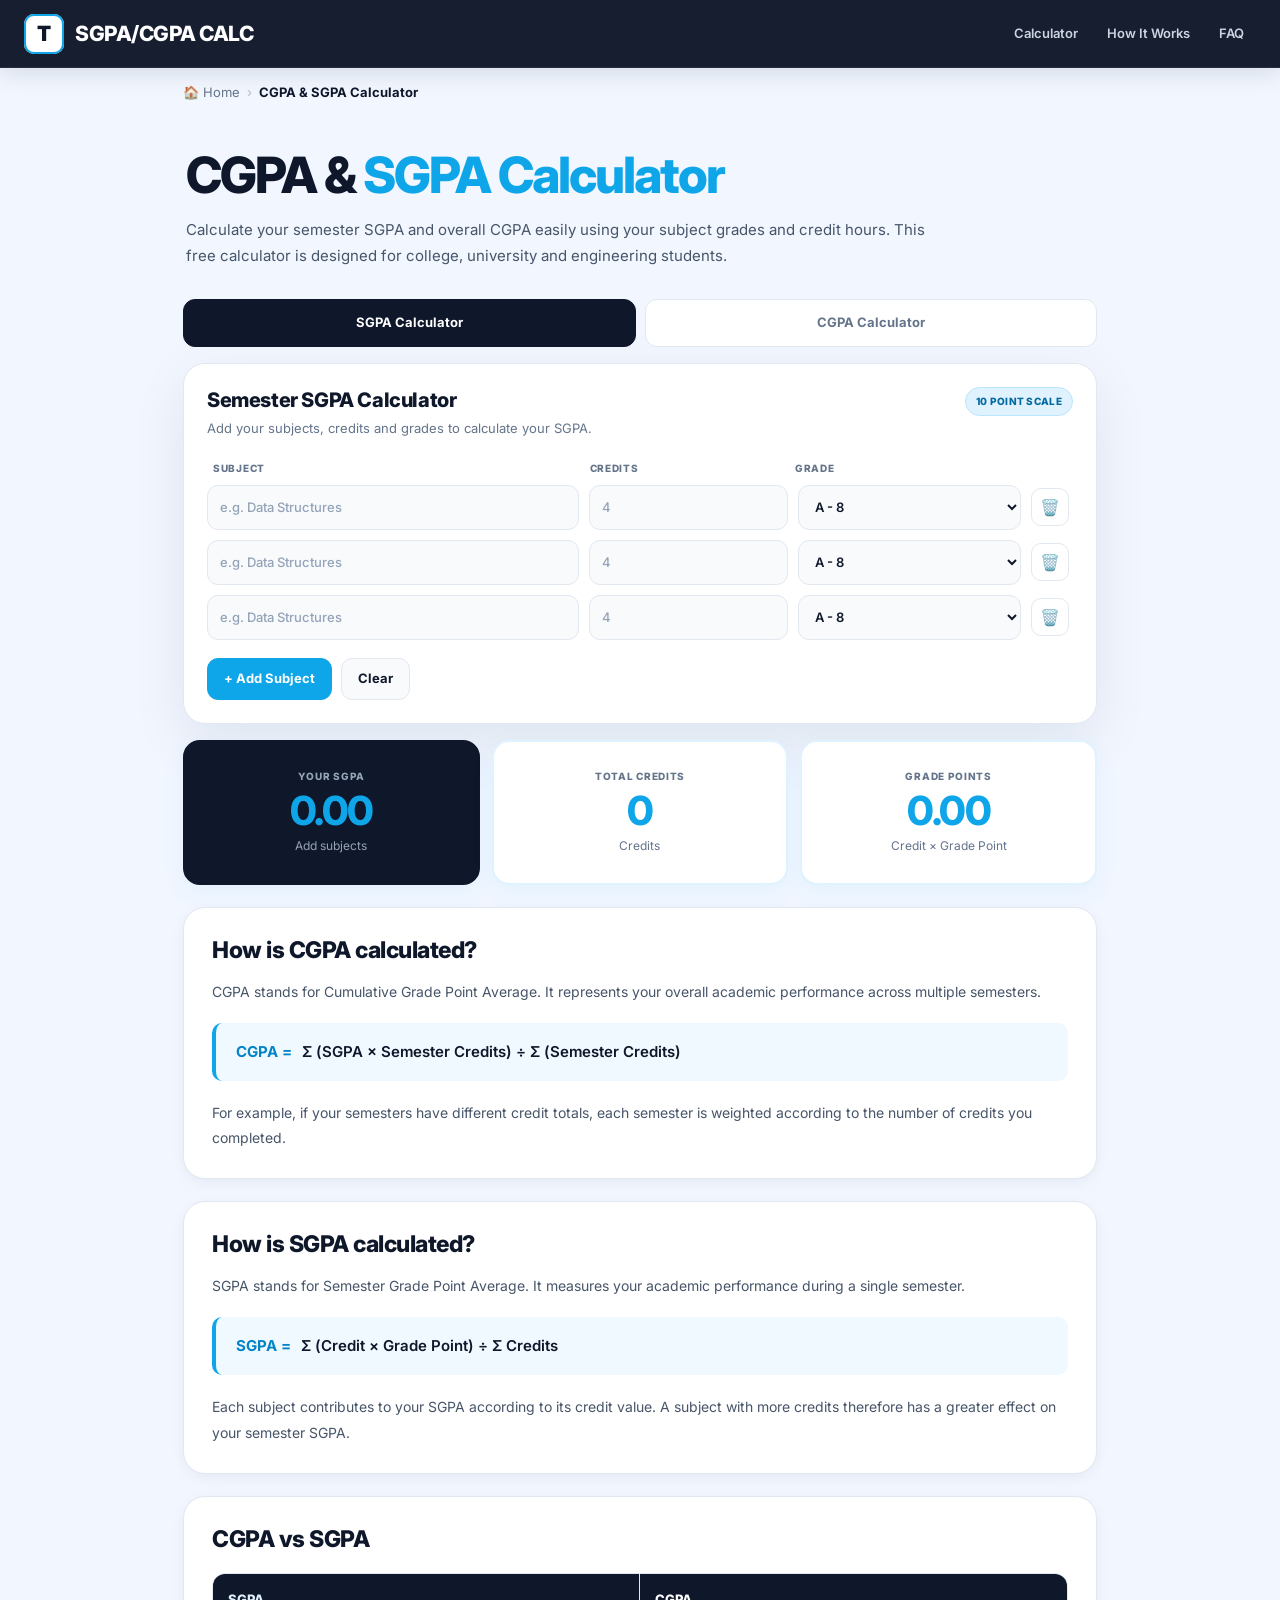
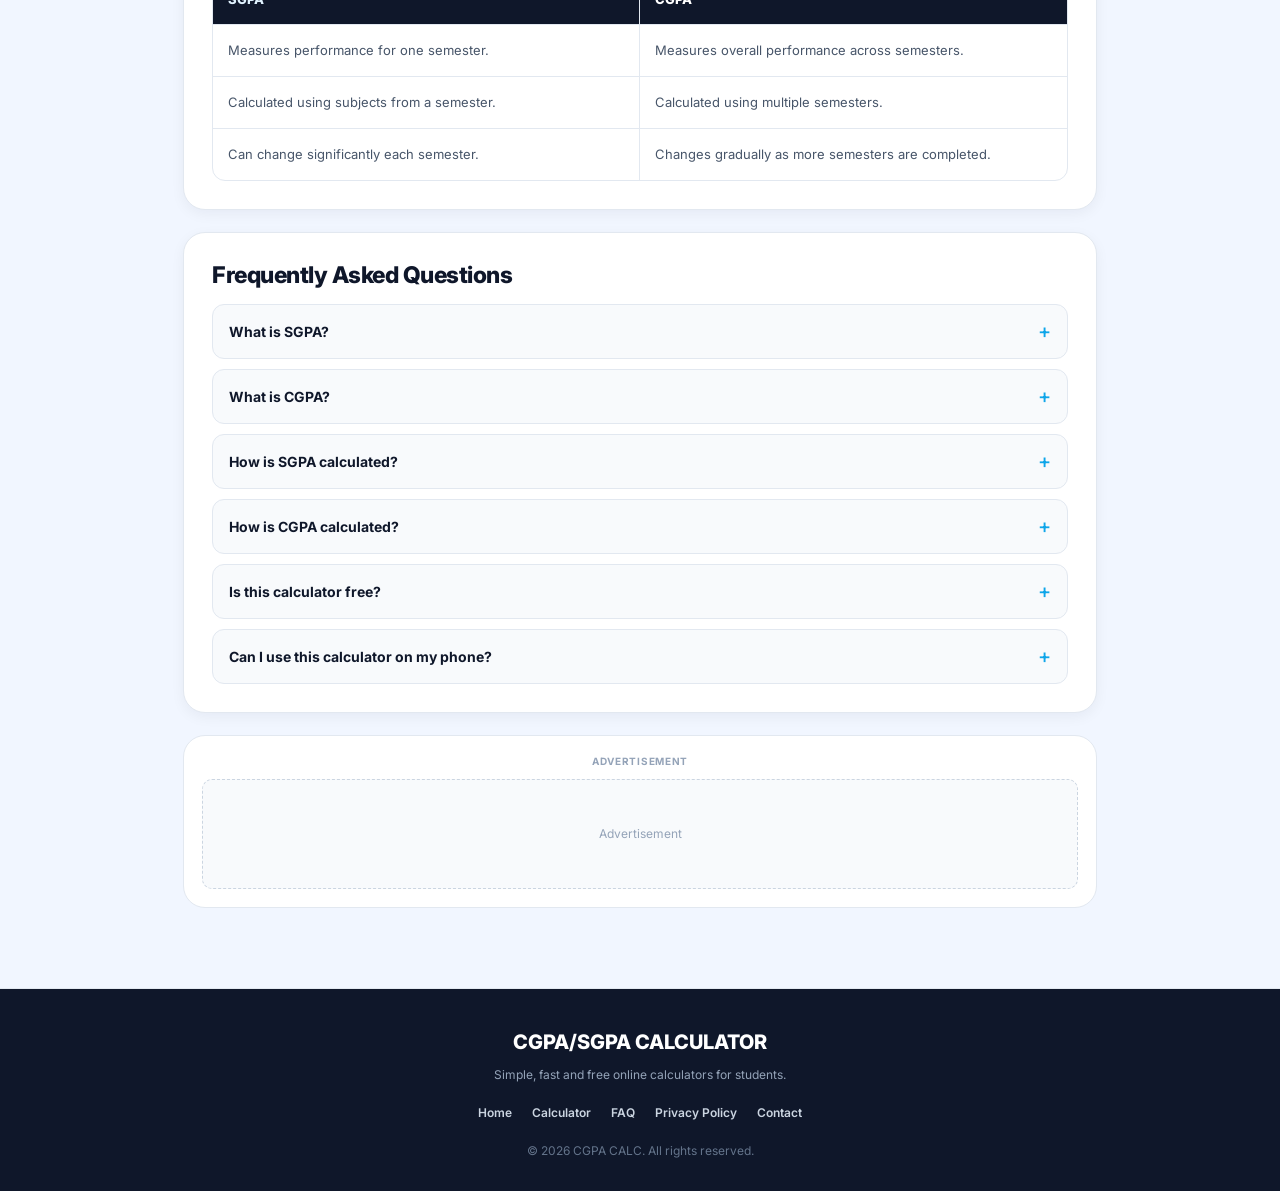
==== commit 85f4131d: "Update index.html" ====
--- a/index.html
+++ b/index.html
@@ -35,7 +35,7 @@
 
     <meta
         name="author"
-        content="Toolfunia"
+        content="CGPA/SGPA CALC"
     >
 
 
@@ -2560,7 +2560,7 @@
 
     <div class="footer-logo">
 
-        Toolfunia
+        CGPA/SGPA CALCULATOR 
 
     </div>
 
@@ -3288,4 +3288,4 @@
 
 </body>
 
-</html>+</html>
